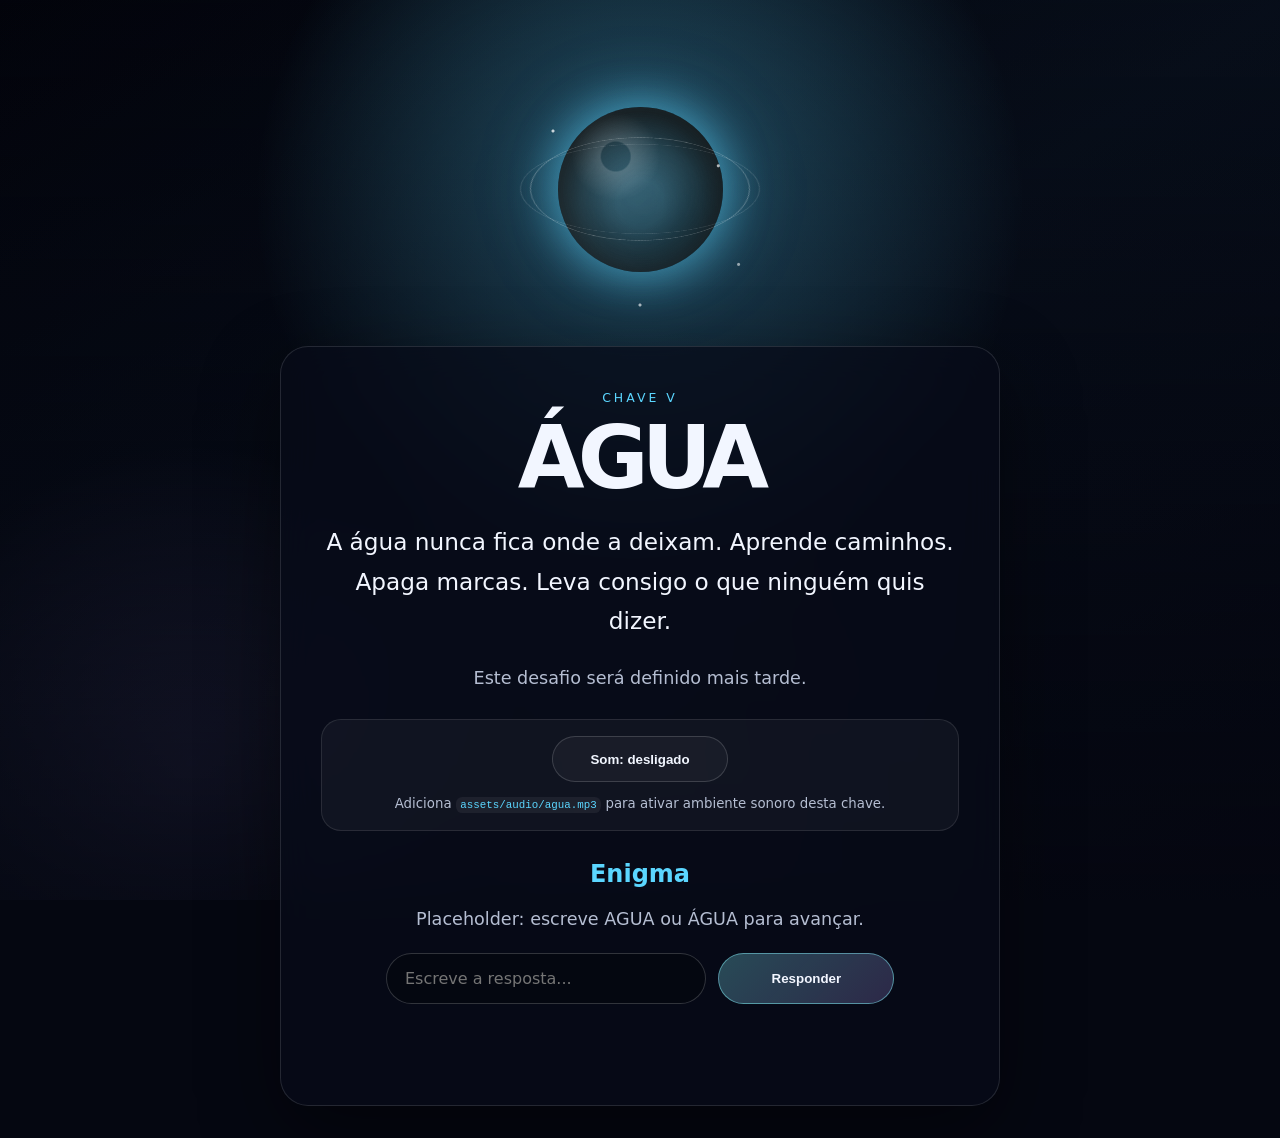
==== chave-agua.html @ 9d493e41 "New structure New structure" ====
<!DOCTYPE html>
<html lang="pt">
<head>
<title>O Sonho — Chave do Água</title>
<meta charset="UTF-8">
<meta name="viewport" content="width=device-width, initial-scale=1.0">
<meta name="theme-color" content="#050711">
<link rel="stylesheet" href="style.css">
<script defer src="script.js"></script>
</head>
<body class="state-agua" data-audio="agua">
<div class="background-noise"></div>
<main class="page">

<section class="hero hero--key">
  <div class="orb-wrap" aria-label="Gaia flui">
  <div class="orb orb--agua">
    <span class="orb-core"></span>
    <span class="orb-ring orb-ring--one"></span>
    <span class="orb-ring orb-ring--two"></span>
    <span class="orb-particles"></span>
  </div>
</div>
  <section class="panel panel--main puzzle-card" data-puzzle data-answer="AGUA" data-next="chave-madeira.html">
    <p class="eyebrow">Chave V</p>
    <h1>Água</h1>
    <p class="lead">A água nunca fica onde a deixam. Aprende caminhos. Apaga marcas. Leva consigo o que ninguém quis dizer.</p>
    <p>Este desafio será definido mais tarde.</p>

    <div class="audio-panel">
      <button class="btn btn--ghost audio-toggle" type="button" data-audio-toggle>Som: desligado</button>
      <small>Adiciona <code>assets/audio/agua.mp3</code> para ativar ambiente sonoro desta chave.</small>
    </div>

    <div class="puzzle-step is-visible" data-step="question">
      <h2>Enigma</h2>
      <p>Placeholder: escreve AGUA ou ÁGUA para avançar.</p>
      <div class="answer-row">
        <input class="answer-input" type="text" placeholder="Escreve a resposta..." autocomplete="off" data-answer-input>
        <button class="btn btn--primary" type="button" data-check-answer>Responder</button>
      </div>
      <p class="feedback" data-feedback></p>
    </div>

    <div class="puzzle-step" data-step="success">
      <h2>A chave desperta</h2>
      <p>A corrente aceitou o nome.</p>
      <p class="lead">A Chave da Água despertou. Gaia ganha fluxo.</p>
      <a class="btn btn--primary" href="chave-madeira.html">Continuar</a>
    </div>
  </section>
</section>

</main>
</body>
</html>
---- style.css ----
:root {
  --bg: #050711;
  --panel: rgba(8, 12, 25, 0.74);
  --panel-border: rgba(255, 255, 255, 0.12);
  --text: #f2f6ff;
  --muted: #b5bed2;
  --accent: #86f7ff;
  --accent-2: #b797ff;
  --danger: #ff5c7a;
  --shadow: rgba(0, 0, 0, 0.45);
  --glow: rgba(134, 247, 255, 0.45);
}

* { box-sizing: border-box; }

html, body {
  margin: 0;
  min-height: 100%;
  background: var(--bg);
  color: var(--text);
  font-family: ui-sans-serif, system-ui, -apple-system, BlinkMacSystemFont, "Segoe UI", sans-serif;
}

body {
  overflow-x: hidden;
}

a { color: inherit; }

.background-noise {
  position: fixed;
  inset: 0;
  pointer-events: none;
  opacity: 0.09;
  background-image:
    radial-gradient(circle at 20% 30%, rgba(255,255,255,0.20), transparent 1px),
    radial-gradient(circle at 70% 60%, rgba(255,255,255,0.16), transparent 1px);
  background-size: 38px 38px, 54px 54px;
  mix-blend-mode: screen;
  z-index: 1;
}

.page {
  min-height: 100vh;
  position: relative;
  z-index: 2;
}

.hero {
  min-height: 100vh;
  display: grid;
  place-items: center;
  gap: 2rem;
  padding: 4rem 1.2rem 2rem;
  position: relative;
  isolation: isolate;
}

.hero::before {
  content: "";
  position: fixed;
  inset: 0;
  z-index: -2;
  background:
    radial-gradient(circle at 50% 22%, var(--glow), transparent 24rem),
    radial-gradient(circle at 15% 85%, rgba(183,151,255,0.20), transparent 20rem),
    linear-gradient(145deg, #02030a 0%, #08101c 50%, #050711 100%);
}

.hero::after {
  content: "";
  position: fixed;
  inset: 0;
  z-index: -1;
  background:
    linear-gradient(to bottom, rgba(5,7,17,0.20), rgba(5,7,17,0.82)),
    radial-gradient(ellipse at bottom, rgba(255,255,255,0.08), transparent 46%);
}

.panel {
  width: min(720px, 100%);
  border: 1px solid var(--panel-border);
  background: var(--panel);
  backdrop-filter: blur(18px);
  box-shadow: 0 28px 80px var(--shadow);
  border-radius: 28px;
  padding: clamp(1.2rem, 4vw, 2.5rem);
}

.panel--main {
  text-align: center;
}

.eyebrow {
  margin: 0 0 0.55rem;
  text-transform: uppercase;
  letter-spacing: 0.24em;
  color: var(--accent);
  font-size: 0.78rem;
}

h1 {
  margin: 0 0 1rem;
  font-size: clamp(2.5rem, 8vw, 5.4rem);
  line-height: 0.95;
  letter-spacing: -0.08em;
  text-transform: uppercase;
}

h2 {
  margin-top: 1.8rem;
  margin-bottom: 0.7rem;
  color: var(--accent);
}

p {
  color: var(--muted);
  line-height: 1.7;
  font-size: clamp(1rem, 2vw, 1.1rem);
}

.lead {
  color: var(--text);
  font-size: clamp(1.14rem, 2.4vw, 1.45rem);
}

.btn {
  border: 1px solid rgba(255,255,255,0.16);
  border-radius: 999px;
  padding: 0.9rem 1.25rem;
  display: inline-flex;
  justify-content: center;
  align-items: center;
  text-decoration: none;
  font-weight: 700;
  min-width: 11rem;
  cursor: pointer;
  background: rgba(255,255,255,0.05);
  color: var(--text);
  transition: transform 180ms ease, border-color 180ms ease, background 180ms ease, box-shadow 180ms ease;
}

.btn:hover {
  transform: translateY(-2px);
  border-color: rgba(255,255,255,0.34);
  box-shadow: 0 12px 32px rgba(0,0,0,0.24);
}

.btn--primary {
  background: linear-gradient(135deg, rgba(134,247,255,0.28), rgba(183,151,255,0.22));
  border-color: rgba(134,247,255,0.48);
}

.btn--ghost {
  background: rgba(255,255,255,0.04);
}

.btn--danger {
  background: linear-gradient(135deg, rgba(255,92,122,0.30), rgba(255,170,70,0.18));
  border-color: rgba(255,92,122,0.52);
}

.footer-links {
  display: flex;
  flex-wrap: wrap;
  justify-content: center;
  gap: 0.8rem 1.2rem;
  color: var(--muted);
  font-size: 0.92rem;
}

.footer-links a {
  color: var(--text);
  text-decoration: none;
  border-bottom: 1px solid rgba(255,255,255,0.24);
}

.orb-wrap {
  width: min(42vw, 250px);
  aspect-ratio: 1;
  position: relative;
  display: grid;
  place-items: center;
  filter: drop-shadow(0 0 28px var(--glow));
}

.orb {
  width: 100%;
  aspect-ratio: 1;
  border-radius: 50%;
  position: relative;
  display: grid;
  place-items: center;
  animation: pulse 3.6s ease-in-out infinite;
}

.orb-core {
  position: absolute;
  inset: 17%;
  border-radius: 50%;
  background:
    radial-gradient(circle at 35% 30%, rgba(255,255,255,0.86), transparent 0 9%, rgba(255,255,255,0.18) 10%, transparent 28%),
    radial-gradient(circle at 50% 58%, var(--accent), transparent 0 18%, rgba(0,0,0,0.30) 48%, rgba(0,0,0,0.70) 72%),
    linear-gradient(145deg, rgba(255,255,255,0.16), rgba(0,0,0,0.35));
  box-shadow:
    inset 0 0 40px rgba(255,255,255,0.10),
    inset 0 0 80px rgba(0,0,0,0.44),
    0 0 44px var(--glow);
}

.orb-ring {
  position: absolute;
  inset: 6%;
  border-radius: 50%;
  border: 1px solid rgba(255,255,255,0.28);
  transform: rotateX(62deg) rotateZ(18deg);
}

.orb-ring--two {
  inset: 2%;
  transform: rotateX(68deg) rotateZ(-36deg);
  opacity: 0.55;
}

.orb-particles {
  position: absolute;
  inset: -8%;
  border-radius: 50%;
  background:
    radial-gradient(circle at 20% 30%, rgba(255,255,255,0.9) 0 1px, transparent 2px),
    radial-gradient(circle at 77% 42%, rgba(255,255,255,0.8) 0 1px, transparent 2px),
    radial-gradient(circle at 50% 90%, rgba(255,255,255,0.75) 0 1px, transparent 2px),
    radial-gradient(circle at 84% 76%, rgba(255,255,255,0.65) 0 1px, transparent 2px);
  animation: drift 9s linear infinite;
  opacity: 0.85;
}

@keyframes pulse {
  0%, 100% { transform: scale(0.985); opacity: 0.94; }
  50% { transform: scale(1.035); opacity: 1; }
}

@keyframes drift {
  from { transform: rotate(0deg); }
  to { transform: rotate(360deg); }
}

/* Orb/state colours */
.state-dormant { --accent: #86f7ff; --accent-2: #7c7bff; --glow: rgba(134,247,255,0.34); }
.state-ar { --accent: #9ffaff; --accent-2: #ffffff; --glow: rgba(159,250,255,0.50); }
.state-fogo { --accent: #ff9a57; --accent-2: #ff4f70; --glow: rgba(255,126,75,0.52); }
.state-terra { --accent: #c8a36d; --accent-2: #7bdd8d; --glow: rgba(200,163,109,0.45); }
.state-metal { --accent: #dce8ff; --accent-2: #8bb3ff; --glow: rgba(220,232,255,0.44); }
.state-agua { --accent: #5bd6ff; --accent-2: #4e75ff; --glow: rgba(91,214,255,0.50); }
.state-madeira { --accent: #75ff9a; --accent-2: #d7ff7a; --glow: rgba(117,255,154,0.52); }
.state-vazio { --accent: #d7c5ff; --accent-2: #22233d; --glow: rgba(215,197,255,0.42); }
.state-origem { --accent: #ffffff; --accent-2: #86f7ff; --glow: rgba(255,255,255,0.52); }
.state-salvacao { --accent: #9cffb4; --accent-2: #9ffaff; --glow: rgba(156,255,180,0.54); }
.state-destruicao { --accent: #ff5c7a; --accent-2: #ffae42; --glow: rgba(255,92,122,0.58); }

.state-fogo .orb { animation-duration: 2.35s; }
.state-vazio .orb { animation-duration: 5.5s; }
.state-destruicao .orb { animation-duration: 1.45s; }

.audio-panel {
  margin: 1.6rem auto 0;
  padding: 1rem;
  border-radius: 20px;
  border: 1px solid rgba(255,255,255,0.10);
  background: rgba(255,255,255,0.04);
  display: grid;
  gap: 0.75rem;
  justify-items: center;
}

.audio-panel small {
  color: var(--muted);
  line-height: 1.5;
}

code {
  color: var(--accent);
  background: rgba(255,255,255,0.06);
  padding: 0.1rem 0.28rem;
  border-radius: 0.4rem;
}

.puzzle-step {
  display: none;
  opacity: 0;
  transform: translateY(8px);
}

.puzzle-step.is-visible {
  display: block;
  opacity: 1;
  transform: translateY(0);
  animation: fadeUp 360ms ease both;
}

@keyframes fadeUp {
  from { opacity: 0; transform: translateY(10px); }
  to { opacity: 1; transform: translateY(0); }
}

.answer-row {
  display: flex;
  gap: 0.8rem;
  margin-top: 1rem;
  justify-content: center;
  flex-wrap: wrap;
}

.answer-input {
  width: min(100%, 320px);
  border-radius: 999px;
  border: 1px solid rgba(255,255,255,0.18);
  background: rgba(0,0,0,0.24);
  color: var(--text);
  padding: 0.95rem 1.15rem;
  font: inherit;
  outline: none;
}

.answer-input:focus {
  border-color: var(--accent);
  box-shadow: 0 0 0 4px rgba(255,255,255,0.05);
}

.feedback {
  min-height: 1.6rem;
  color: var(--accent);
  font-weight: 700;
}

.choice-grid {
  display: grid;
  grid-template-columns: repeat(2, minmax(0,1fr));
  gap: 1rem;
  margin: 2rem 0 1rem;
}

@media (max-width: 650px) {
  .hero { padding-top: 2.2rem; }
  .choice-grid { grid-template-columns: 1fr; }
  .btn { width: 100%; }
  h1 { font-size: clamp(2.4rem, 18vw, 4.4rem); }
}
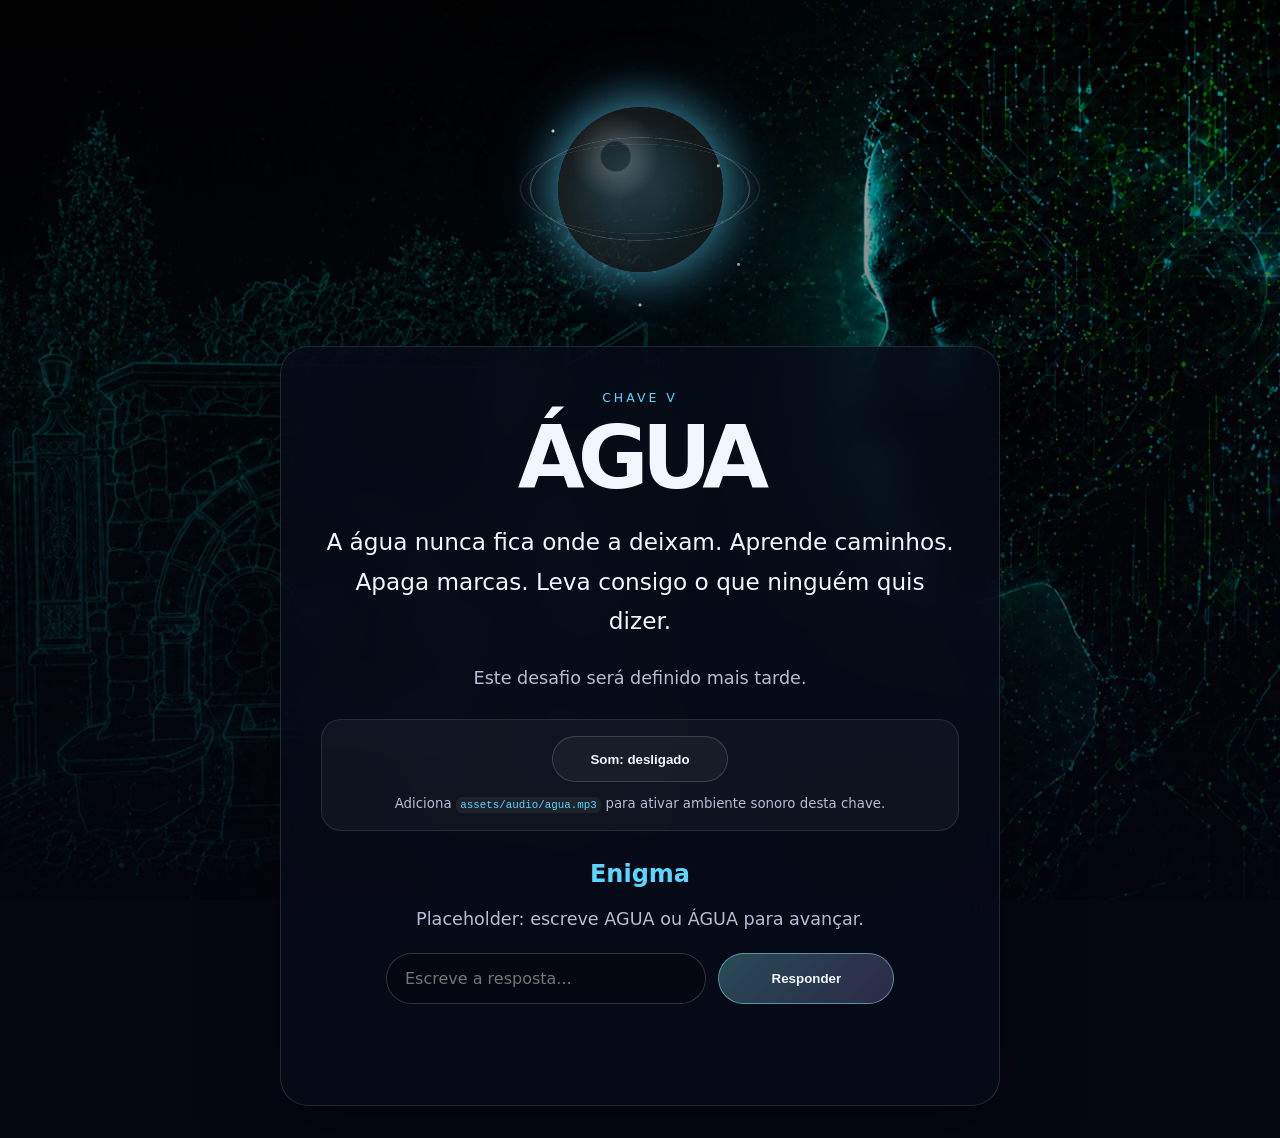
==== commit f1f0b66e: "reordenação das chaves" ====
--- a/chave-agua.html
+++ b/chave-agua.html
@@ -46,7 +46,7 @@
       <h2>A chave desperta</h2>
       <p>A corrente aceitou o nome.</p>
       <p class="lead">A Chave da Água despertou. Gaia ganha fluxo.</p>
-      <a class="btn btn--primary" href="chave-madeira.html">Continuar</a>
+      <a class="btn btn--primary" href="chave-vazio.html">Continuar</a>
     </div>
   </section>
 </section>
--- a/style.css
+++ b/style.css
@@ -68,14 +68,182 @@
     linear-gradient(145deg, #02030a 0%, #08101c 50%, #050711 100%);
 }
 
+/* Landing page background */
+.state-dormant .hero::before {
+  background-image:
+    linear-gradient(
+      90deg,
+      rgba(0, 0, 0, 0.86) 0%,
+      rgba(0, 0, 0, 0.68) 34%,
+      rgba(0, 0, 0, 0.28) 62%,
+      rgba(0, 0, 0, 0.18) 100%
+    ),
+    url("assets/img/land.png");
+
+  background-size: cover;
+  background-position: center right;
+  background-repeat: no-repeat;
+}
+
+/* Page-specific wallpapers */
+.state-ar .hero::before {
+  background-image:
+    linear-gradient(
+      90deg,
+      rgba(0, 0, 0, 0.72) 0%,
+      rgba(0, 0, 0, 0.48) 42%,
+      rgba(0, 0, 0, 0.22) 68%,
+      rgba(0, 0, 0, 0.30) 100%
+    ),
+    url("assets/img/ar_wall.png");
+  background-size: cover;
+  background-position: center;
+  background-repeat: no-repeat;
+}
+
+.state-fogo .hero::before {
+  background-image:
+    linear-gradient(
+      90deg,
+      rgba(0, 0, 0, 0.72) 0%,
+      rgba(0, 0, 0, 0.48) 42%,
+      rgba(0, 0, 0, 0.22) 68%,
+      rgba(0, 0, 0, 0.30) 100%
+    ),
+    url("assets/img/fogo_wall.png");
+  background-size: cover;
+  background-position: center;
+  background-repeat: no-repeat;
+}
+
+.state-terra .hero::before {
+  background-image:
+    linear-gradient(
+      90deg,
+      rgba(0, 0, 0, 0.72) 0%,
+      rgba(0, 0, 0, 0.48) 42%,
+      rgba(0, 0, 0, 0.22) 68%,
+      rgba(0, 0, 0, 0.30) 100%
+    ),
+    url("assets/img/terra_wall.png");
+  background-size: cover;
+  background-position: center;
+  background-repeat: no-repeat;
+}
+
+.state-metal .hero::before {
+  background-image:
+    linear-gradient(
+      90deg,
+      rgba(0, 0, 0, 0.72) 0%,
+      rgba(0, 0, 0, 0.48) 42%,
+      rgba(0, 0, 0, 0.22) 68%,
+      rgba(0, 0, 0, 0.30) 100%
+    ),
+    url("assets/img/metal_wall.png");
+  background-size: cover;
+  background-position: center;
+  background-repeat: no-repeat;
+}
+
+.state-agua .hero::before {
+  background-image:
+    linear-gradient(
+      90deg,
+      rgba(0, 0, 0, 0.72) 0%,
+      rgba(0, 0, 0, 0.48) 42%,
+      rgba(0, 0, 0, 0.22) 68%,
+      rgba(0, 0, 0, 0.30) 100%
+    ),
+    url("assets/img/agua_wall.png");
+  background-size: cover;
+  background-position: center;
+  background-repeat: no-repeat;
+}
+
+.state-madeira .hero::before {
+  background-image:
+    linear-gradient(
+      90deg,
+      rgba(0, 0, 0, 0.72) 0%,
+      rgba(0, 0, 0, 0.48) 42%,
+      rgba(0, 0, 0, 0.22) 68%,
+      rgba(0, 0, 0, 0.30) 100%
+    ),
+    url("assets/img/madeira_wall.png");
+  background-size: cover;
+  background-position: center;
+  background-repeat: no-repeat;
+}
+
+.state-vazio .hero::before {
+  background-image:
+    linear-gradient(
+      90deg,
+      rgba(0, 0, 0, 0.72) 0%,
+      rgba(0, 0, 0, 0.48) 42%,
+      rgba(0, 0, 0, 0.22) 68%,
+      rgba(0, 0, 0, 0.30) 100%
+    ),
+    url("assets/img/vazio_wall.png");
+  background-size: cover;
+  background-position: center;
+  background-repeat: no-repeat;
+}
+
+.state-origem .hero::before {
+  background-image:
+    linear-gradient(
+      90deg,
+      rgba(0, 0, 0, 0.76) 0%,
+      rgba(0, 0, 0, 0.46) 42%,
+      rgba(0, 0, 0, 0.22) 68%,
+      rgba(0, 0, 0, 0.30) 100%
+    ),
+    url("assets/img/origem_wall.png");
+  background-size: cover;
+  background-position: center;
+  background-repeat: no-repeat;
+}
+
+.state-salvacao .hero::before {
+  background-image:
+    linear-gradient(
+      90deg,
+      rgba(0, 0, 0, 0.58) 0%,
+      rgba(0, 0, 0, 0.34) 42%,
+      rgba(0, 0, 0, 0.20) 68%,
+      rgba(0, 0, 0, 0.22) 100%
+    ),
+    url("assets/img/constroi_wall.png");
+  background-size: cover;
+  background-position: center;
+  background-repeat: no-repeat;
+}
+
+.state-destruicao .hero::before {
+  background-image:
+    linear-gradient(
+      90deg,
+      rgba(0, 0, 0, 0.54) 0%,
+      rgba(0, 0, 0, 0.30) 42%,
+      rgba(0, 0, 0, 0.18) 68%,
+      rgba(0, 0, 0, 0.22) 100%
+    ),
+    url("assets/img/destroi_wall.png");
+  background-size: cover;
+  background-position: center;
+  background-repeat: no-repeat;
+}
+
 .hero::after {
   content: "";
   position: fixed;
   inset: 0;
   z-index: -1;
   background:
-    linear-gradient(to bottom, rgba(5,7,17,0.20), rgba(5,7,17,0.82)),
-    radial-gradient(ellipse at bottom, rgba(255,255,255,0.08), transparent 46%);
+    linear-gradient(to bottom, rgba(5,7,17,0.08), rgba(5,7,17,0.72)),
+    radial-gradient(ellipse at bottom, rgba(255,255,255,0.05), transparent 46%);
 }
 
 .panel {
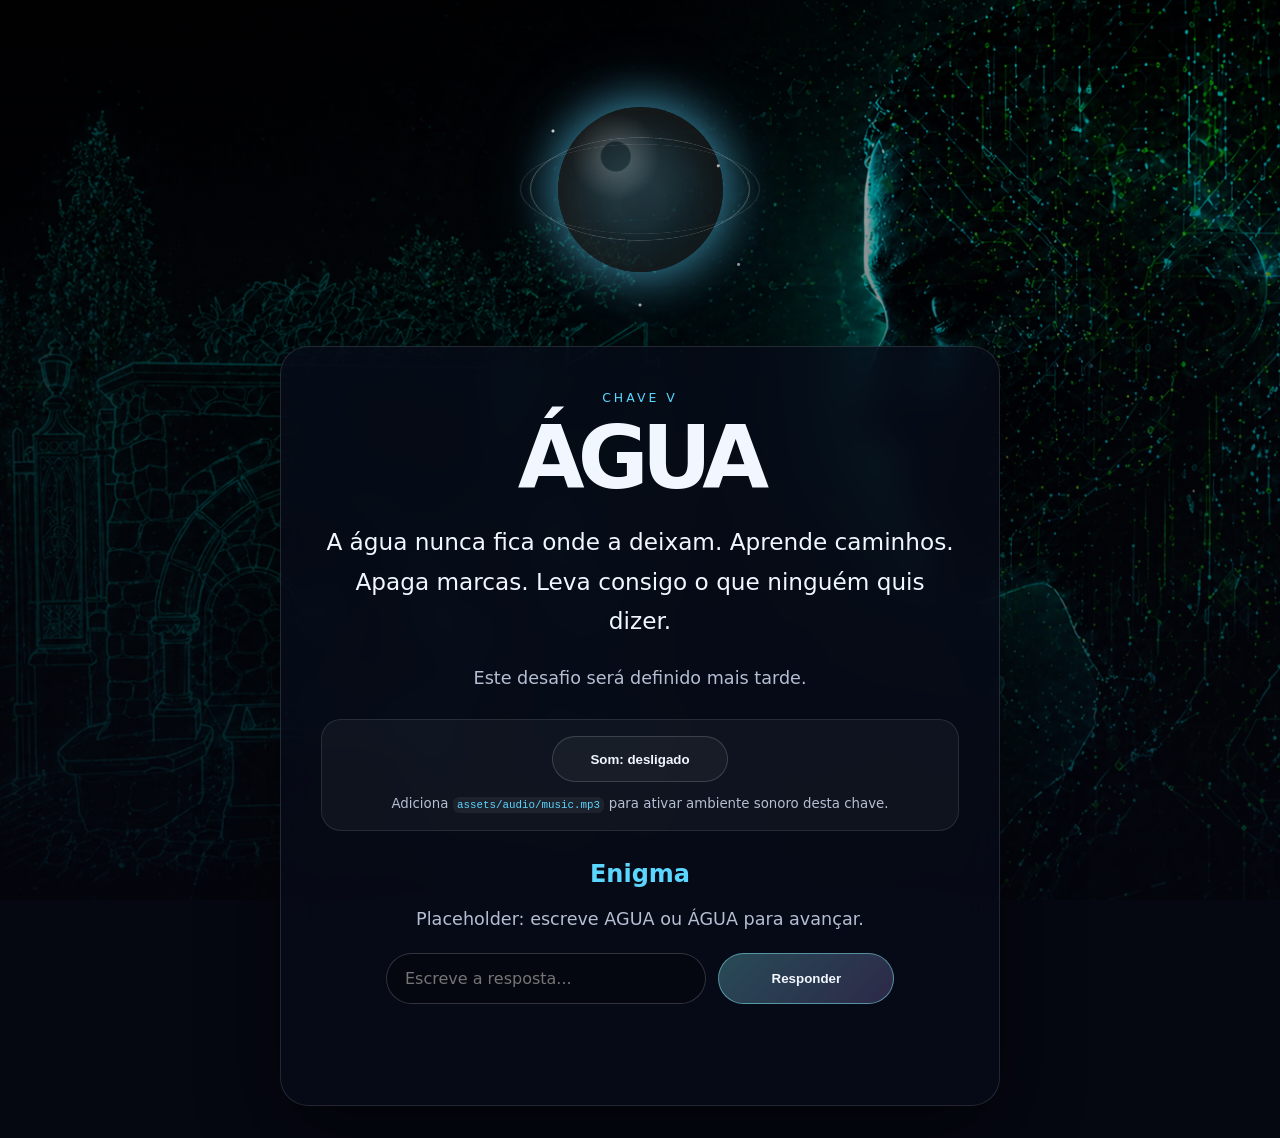
==== commit 3463e0c8: "add music to all pages" ====
--- a/chave-agua.html
+++ b/chave-agua.html
@@ -29,7 +29,7 @@
 
     <div class="audio-panel">
       <button class="btn btn--ghost audio-toggle" type="button" data-audio-toggle>Som: desligado</button>
-      <small>Adiciona <code>assets/audio/agua.mp3</code> para ativar ambiente sonoro desta chave.</small>
+      <small>Adiciona <code>assets/audio/music.mp3</code> para ativar ambiente sonoro desta chave.</small>
     </div>
 
     <div class="puzzle-step is-visible" data-step="question">
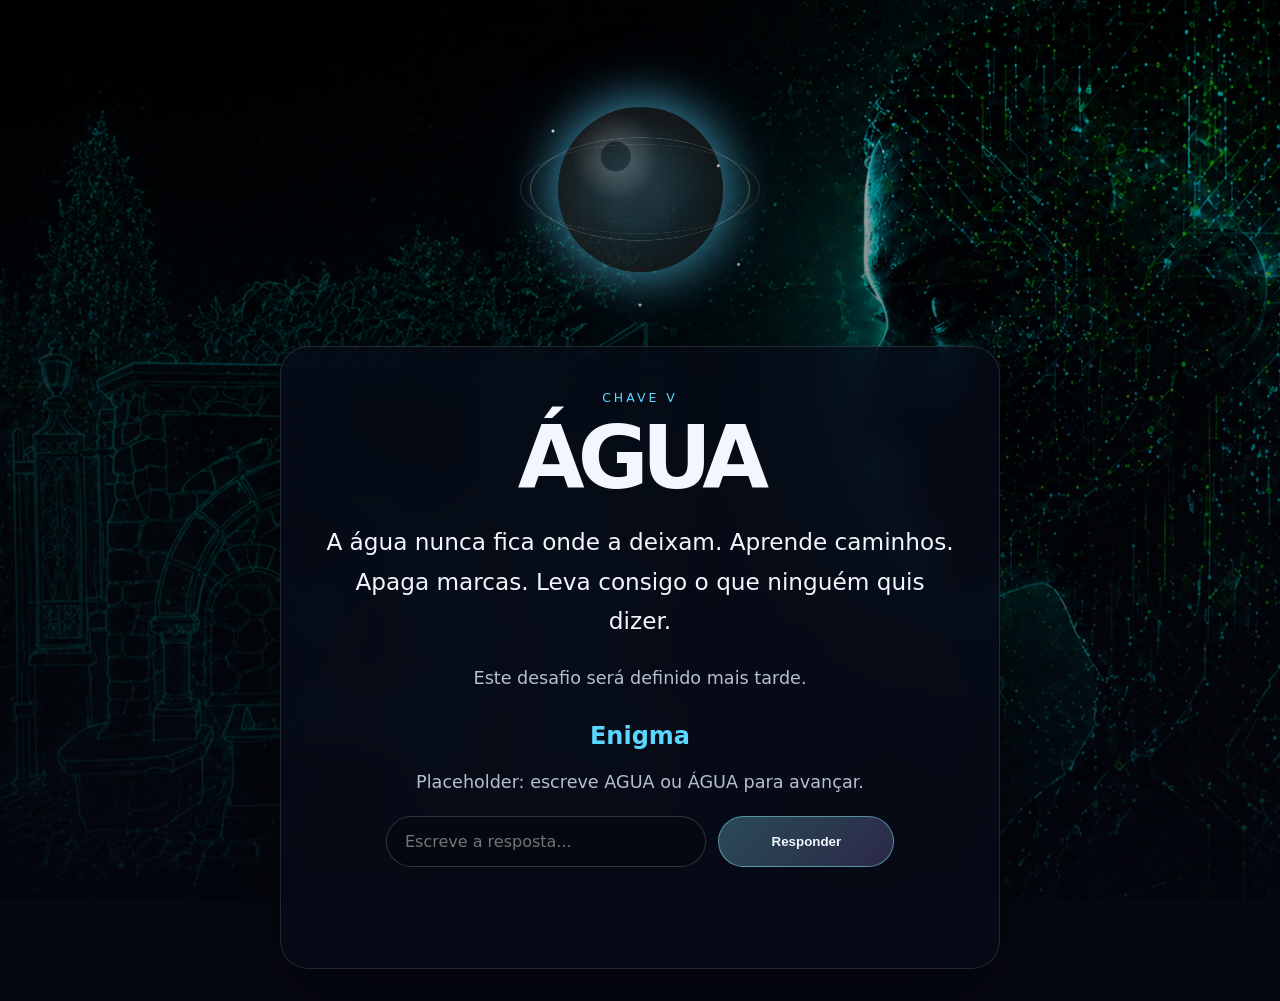
==== commit fef90241: "musicas e readme apagado" ====
--- a/chave-agua.html
+++ b/chave-agua.html
@@ -8,7 +8,7 @@
 <link rel="stylesheet" href="style.css">
 <script defer src="script.js"></script>
 </head>
-<body class="state-agua" data-audio="agua">
+<body class="state-agua" data-audio="music">
 <div class="background-noise"></div>
 <main class="page">
 
@@ -26,11 +26,6 @@
     <h1>Água</h1>
     <p class="lead">A água nunca fica onde a deixam. Aprende caminhos. Apaga marcas. Leva consigo o que ninguém quis dizer.</p>
     <p>Este desafio será definido mais tarde.</p>
-
-    <div class="audio-panel">
-      <button class="btn btn--ghost audio-toggle" type="button" data-audio-toggle>Som: desligado</button>
-      <small>Adiciona <code>assets/audio/music.mp3</code> para ativar ambiente sonoro desta chave.</small>
-    </div>
 
     <div class="puzzle-step is-visible" data-step="question">
       <h2>Enigma</h2>
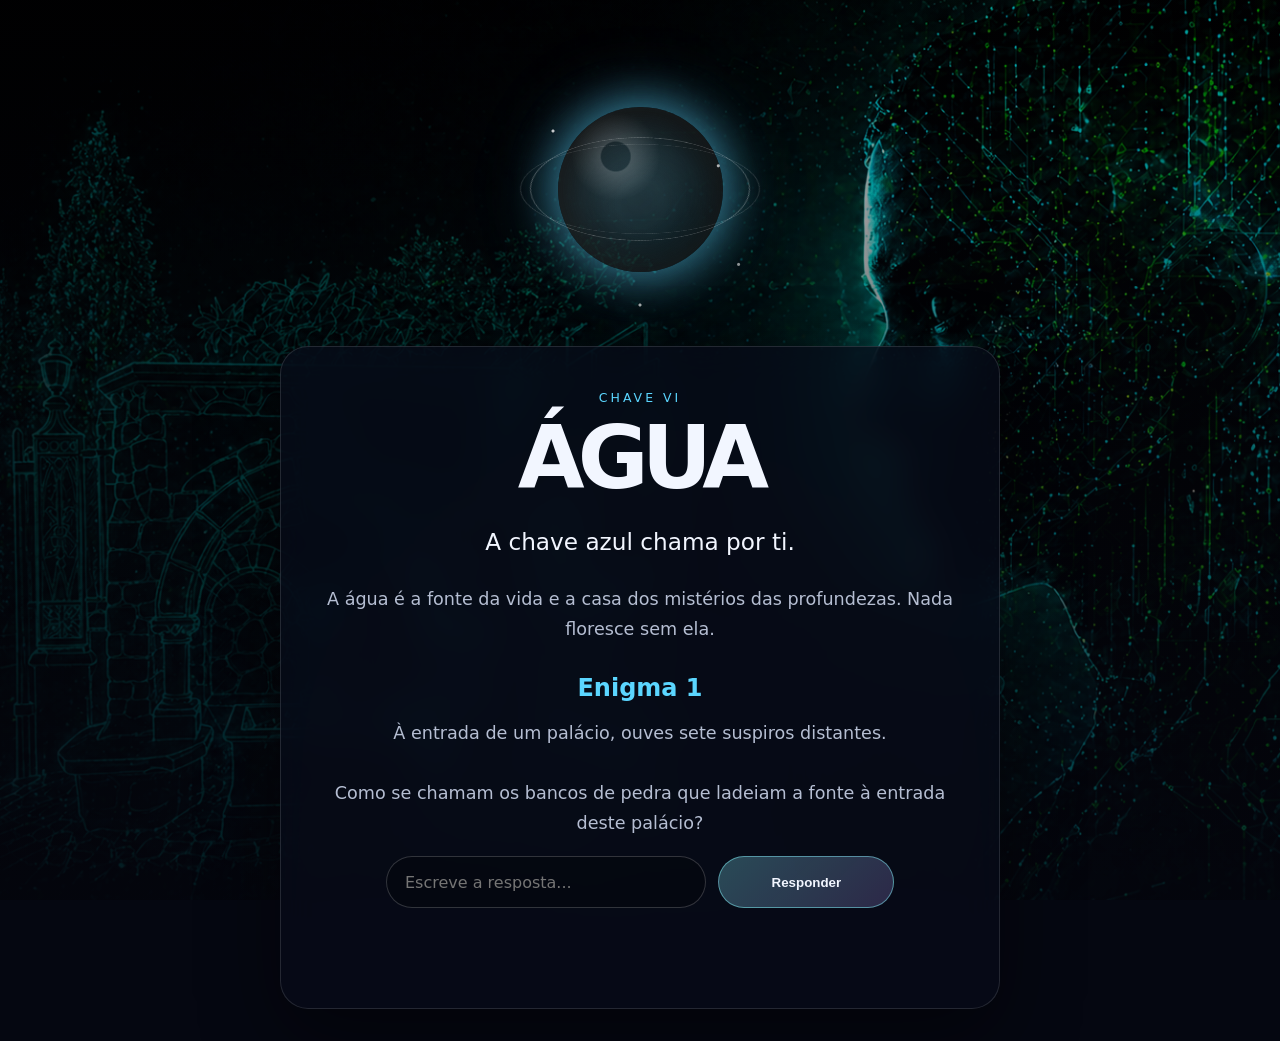
==== commit b24886dd: "atualização dos textos das chaves" ====
--- a/chave-agua.html
+++ b/chave-agua.html
@@ -1,51 +1,113 @@
 <!DOCTYPE html>
 <html lang="pt">
 <head>
-<title>O Sonho — Chave do Água</title>
-<meta charset="UTF-8">
-<meta name="viewport" content="width=device-width, initial-scale=1.0">
-<meta name="theme-color" content="#050711">
-<link rel="stylesheet" href="style.css">
-<script defer src="script.js"></script>
+  <title>O Sonho — Chave da Água</title>
+  <meta charset="UTF-8">
+  <meta name="viewport" content="width=device-width, initial-scale=1.0">
+  <meta name="theme-color" content="#050711">
+  <link rel="stylesheet" href="style.css">
+  <script defer src="script.js"></script>
 </head>
+
 <body class="state-agua" data-audio="music">
-<div class="background-noise"></div>
-<main class="page">
+  <div class="background-noise"></div>
 
-<section class="hero hero--key">
-  <div class="orb-wrap" aria-label="Gaia flui">
-  <div class="orb orb--agua">
-    <span class="orb-core"></span>
-    <span class="orb-ring orb-ring--one"></span>
-    <span class="orb-ring orb-ring--two"></span>
-    <span class="orb-particles"></span>
-  </div>
-</div>
-  <section class="panel panel--main puzzle-card" data-puzzle data-answer="AGUA" data-next="chave-madeira.html">
-    <p class="eyebrow">Chave V</p>
-    <h1>Água</h1>
-    <p class="lead">A água nunca fica onde a deixam. Aprende caminhos. Apaga marcas. Leva consigo o que ninguém quis dizer.</p>
-    <p>Este desafio será definido mais tarde.</p>
+  <main class="page">
+    <section class="hero hero--key">
 
-    <div class="puzzle-step is-visible" data-step="question">
-      <h2>Enigma</h2>
-      <p>Placeholder: escreve AGUA ou ÁGUA para avançar.</p>
-      <div class="answer-row">
-        <input class="answer-input" type="text" placeholder="Escreve a resposta..." autocomplete="off" data-answer-input>
-        <button class="btn btn--primary" type="button" data-check-answer>Responder</button>
+      <div class="orb-wrap" aria-label="Gaia flui">
+        <div class="orb orb--agua">
+          <span class="orb-core"></span>
+          <span class="orb-ring orb-ring--one"></span>
+          <span class="orb-ring orb-ring--two"></span>
+          <span class="orb-particles"></span>
+        </div>
       </div>
-      <p class="feedback" data-feedback></p>
-    </div>
 
-    <div class="puzzle-step" data-step="success">
-      <h2>A chave desperta</h2>
-      <p>A corrente aceitou o nome.</p>
-      <p class="lead">A Chave da Água despertou. Gaia ganha fluxo.</p>
-      <a class="btn btn--primary" href="chave-vazio.html">Continuar</a>
-    </div>
-  </section>
-</section>
+      <section class="panel panel--main puzzle-card" data-multi-puzzle>
+        <p class="eyebrow">Chave VI</p>
+        <h1>Água</h1>
 
-</main>
+        <p class="lead">A chave azul chama por ti.</p>
+        <p>A água é a fonte da vida e a casa dos mistérios das profundezas. Nada floresce sem ela.</p>
+
+        <div class="puzzle-step is-visible" data-step="question-1">
+          <h2>Enigma 1</h2>
+          <p>À entrada de um palácio, ouves sete suspiros distantes.<br><br>Como se chamam os bancos de pedra que ladeiam a fonte à entrada deste palácio?</p>
+
+          <div class="answer-row">
+            <input
+              class="answer-input"
+              type="text"
+              placeholder="Escreve a resposta..."
+              autocomplete="off"
+              data-answer-input="1"
+            >
+            <button
+              class="btn btn--primary"
+              type="button"
+              data-check-multi-answer
+              data-answer="Conversadeiras"
+              data-current-step="question-1"
+              data-next-step="success-1"
+            >
+              Responder
+            </button>
+          </div>
+
+          <p class="feedback" data-feedback="1"></p>
+        </div>
+
+        <div class="puzzle-step" data-step="success-1">
+          <h2>A primeira gota cai</h2>
+          <p class="lead">Pling.<br><br>Parece que vai chover.</p>
+
+          <button
+            class="btn btn--primary"
+            type="button"
+            data-show-step="question-2"
+          >
+            Continuar
+          </button>
+        </div>
+
+        <div class="puzzle-step" data-step="question-2">
+          <h2>Enigma 2</h2>
+          <p>No livro <em>O Sonho</em>, há um sistema de IA integrado no cérebro humano.</p>
+          <p>Qual é a sigla que o define?</p>
+
+          <div class="answer-row">
+            <input
+              class="answer-input"
+              type="text"
+              placeholder="Escreve a resposta..."
+              autocomplete="off"
+              data-answer-input="2"
+            >
+            <button
+              class="btn btn--primary"
+              type="button"
+              data-check-multi-answer
+              data-answer="EDENN"
+              data-current-step="question-2"
+              data-next-step="success-2"
+            >
+              Responder
+            </button>
+          </div>
+
+          <p class="feedback" data-feedback="2"></p>
+        </div>
+
+        <div class="puzzle-step" data-step="success-2">
+          <h2>A Chave da Água acordou</h2>
+          <p>Gaia ganha vida, água e cor.</p>
+          <p>Rios, lagos e reflexos percorrem o que antes era estéril.</p>
+          <p class="lead">A Chave da Água foi devolvida e o sexto selo aberto.</p>
+          <a class="btn btn--primary" href="chave-vazio.html">Continuar</a>
+        </div>
+      </section>
+    </section>
+  </main>
 </body>
 </html>
